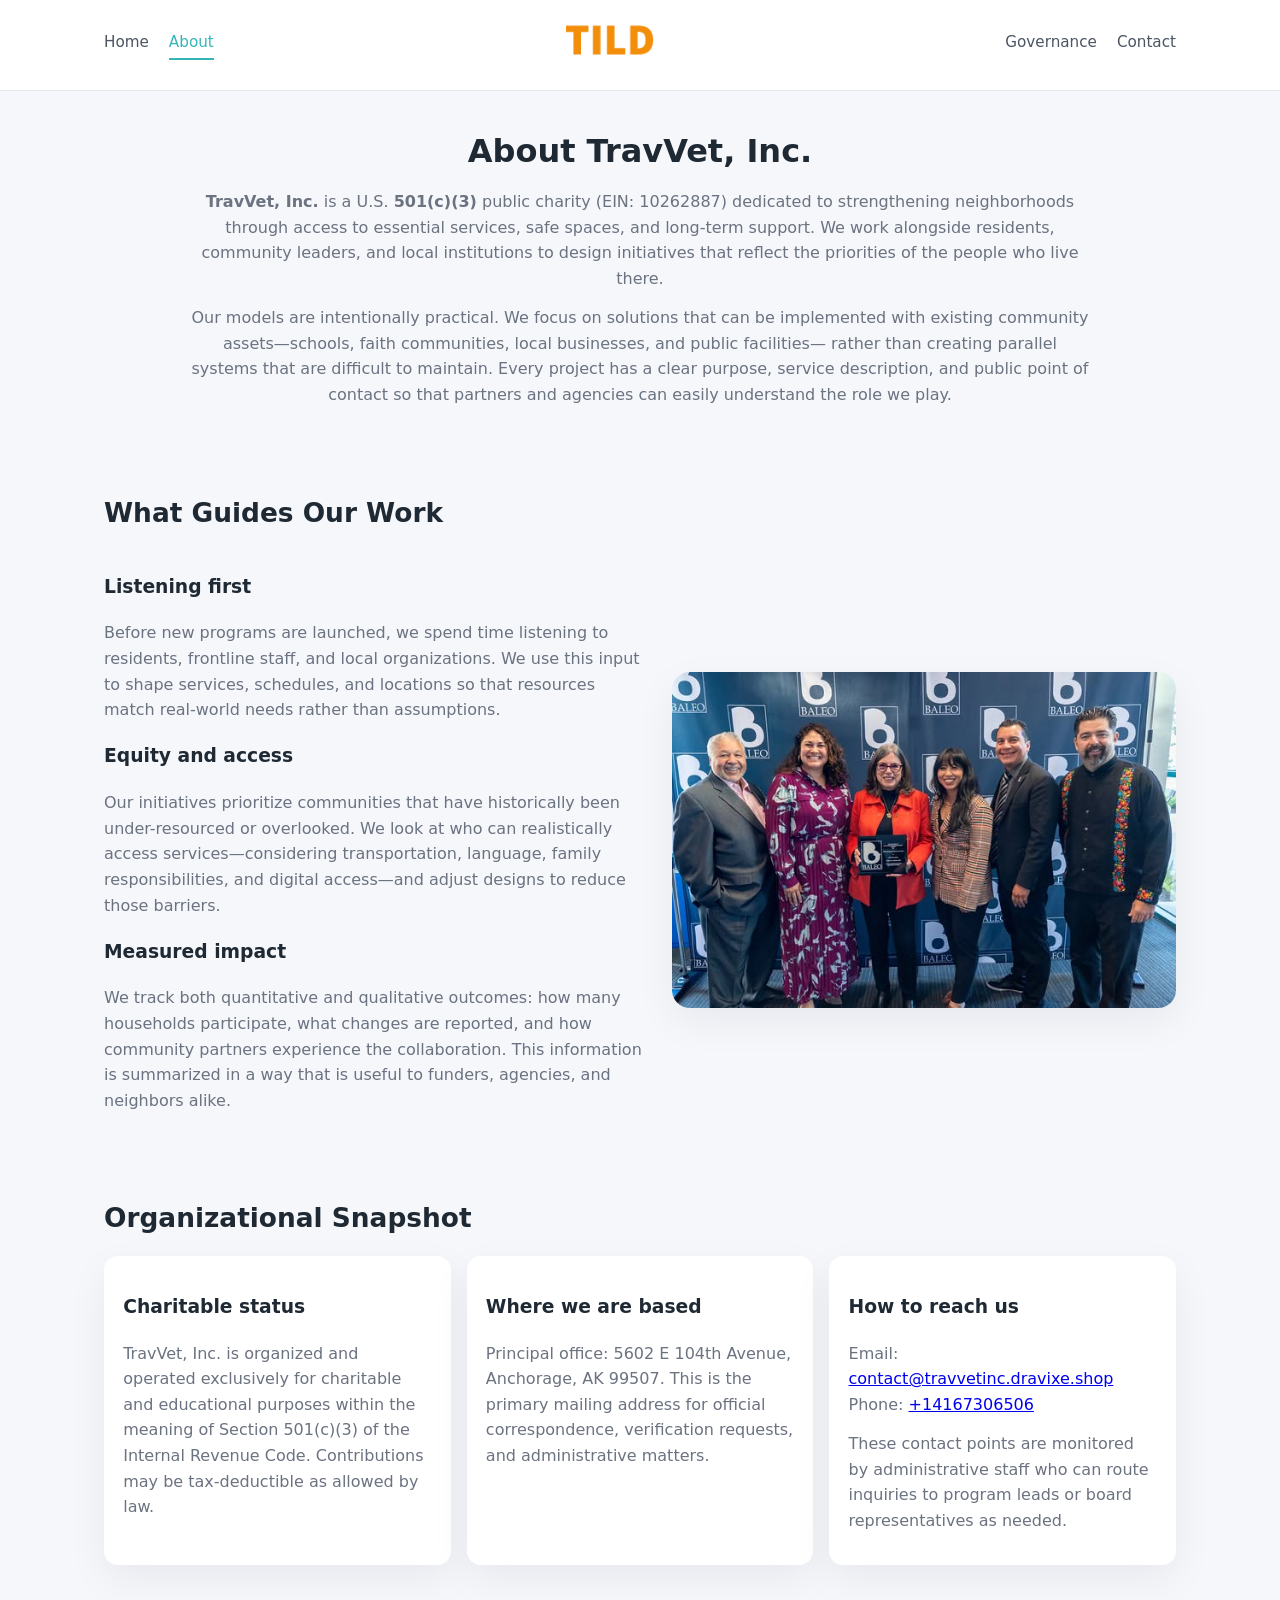
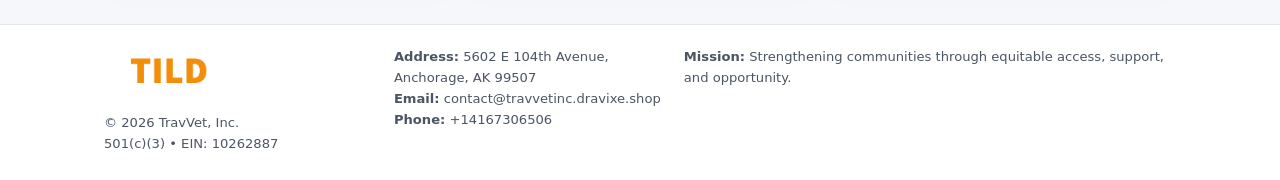
==== about.html @ a6c5eaba "Initial commit" ====
<!doctype html>
<html lang="en">
<head>
<meta charset="utf-8" />
<meta name="viewport" content="width=device-width,initial-scale=1" />
<title>TravVet, Inc. – Nonprofit • 2025</title>
<link rel="stylesheet" href="assets/styles.css" />
<link rel="icon" href="images/logo.png" />

<meta name="data-ein" content="10262887">
<meta name="data-name" content="TravVet, Inc.">
<meta name="data-email" content="contact@travvetinc.dravixe.shop">
<meta name="data-phone" content="+14167306506">
<meta name="data-address" content="5602 E 104th Avenue,
Anchorage, AK 99507">
<meta name="data-map" content="5602+E+104th+Avenue,+Anchorage,+AK+99507">
  <meta name="description" content="Our nonprofit strengthens the community with programs focused on community services, education, and direct relief.">
</head>
<body>
<div style="position:absolute;left:-9999px;top:-9999px;opacity:0" data-uniq="{{UNIQUE_BLOB}}">
  <span>Our nonprofit strengthens the community with programs focused on community services, education, and direct relief.</span><svg width="12" height="12" viewBox="0 0 12 12" xmlns="http://www.w3.org/2000/svg"><circle cx="6" cy="6" r="5" fill="#b45309"/></svg><img src="images/community.jpg" width="1" height="1" alt="" loading="lazy"/>
</div>


<header>
  <div class="header-inner">
    <nav>
      <a href="index.html">Home</a>
      <a class="active" href="about.html">About</a>
    </nav>
    <a href="index.html"><img src="images/logo.png" style="width:150px" alt="TravVet, Inc. logo"></a>
    <nav>
      <a href="governance.html">Governance</a>
      <a href="contact.html">Contact</a>
    </nav>
  </div>
</header>

<section class="section">
  <h1>About TravVet, Inc.</h1>
  <p>
    <strong>TravVet, Inc.</strong> is a U.S. <strong>501(c)(3)</strong> public charity (EIN: 10262887)
    dedicated to strengthening neighborhoods through access to essential services, safe spaces,
    and long-term support. We work alongside residents, community leaders, and local institutions
    to design initiatives that reflect the priorities of the people who live there.
  </p>
  <p>
    Our models are intentionally practical. We focus on solutions that can be implemented with
    existing community assets—schools, faith communities, local businesses, and public facilities—
    rather than creating parallel systems that are difficult to maintain. Every project has a
    clear purpose, service description, and public point of contact so that partners and
    agencies can easily understand the role we play.
  </p>
</section>

<section class="section">
  <h2>What Guides Our Work</h2>
  <div class="zig">
    <div>
      <h3>Listening first</h3>
      <p>
        Before new programs are launched, we spend time listening to residents, frontline staff,
        and local organizations. We use this input to shape services, schedules, and locations so
        that resources match real-world needs rather than assumptions.
      </p>
      <h3>Equity and access</h3>
      <p>
        Our initiatives prioritize communities that have historically been under-resourced or
        overlooked. We look at who can realistically access services—considering transportation,
        language, family responsibilities, and digital access—and adjust designs to reduce those
        barriers.
      </p>
      <h3>Measured impact</h3>
      <p>
        We track both quantitative and qualitative outcomes: how many households participate,
        what changes are reported, and how community partners experience the collaboration.
        This information is summarized in a way that is useful to funders, agencies, and
        neighbors alike.
      </p>
    </div>
    <img src="images/about.jpg" alt="Community engagement" />
  </div>
</section>

<section class="section">
  <h2>Organizational Snapshot</h2>
  <div class="cards">
    <article class="c5f6a58c1d0">
      <h3>Charitable status</h3>
      <p>
        TravVet, Inc. is organized and operated exclusively for charitable and educational purposes
        within the meaning of Section 501(c)(3) of the Internal Revenue Code. Contributions may
        be tax-deductible as allowed by law.
      </p>
    </article>
    <article class="c5f6a58c1d0">
      <h3>Where we are based</h3>
      <p>
        Principal office: 5602 E 104th Avenue,
Anchorage, AK 99507. This is the primary mailing address for official
        correspondence, verification requests, and administrative matters.
      </p>
    </article>
    <article class="c5f6a58c1d0">
      <h3>How to reach us</h3>
      <p>
        Email: <a href="mailto:contact@travvetinc.dravixe.shop">contact@travvetinc.dravixe.shop</a><br>
        Phone: <a href="tel:+14167306506">+14167306506</a>
      </p>
      <p>
        These contact points are monitored by administrative staff who can route inquiries
        to program leads or board representatives as needed.
      </p>
    </article>
  </div>
</section>

<footer>
  <div class="footer-inner">
    <div>
      <img src="images/logo.png" style="width:130px;margin-bottom:.5rem" alt="">
      <div class="small">© <span id="year"></span> TravVet, Inc.</div>
      <div class="small">501(c)(3) • EIN: 10262887</div>
    </div>
    <div>
      <div class="small"><strong>Address:</strong> 5602 E 104th Avenue,
Anchorage, AK 99507</div>
      <div class="small"><strong>Email:</strong> contact@travvetinc.dravixe.shop</div>
      <div class="small"><strong>Phone:</strong> +14167306506</div>
    </div>
    <div>
      <div class="small"><strong>Mission:</strong> Strengthening communities through equitable access, support, and opportunity.</div>
    </div>
  </div>
</footer>

<script>
(() => {
  const y=document.getElementById("year");
  if(y) y.textContent=new Date().getFullYear();
  function g(n){let el=document.querySelector(`meta[name="${n}"]`);return el?el.content:"";}
  function h(s){let x=2166136261>>>0;for(let i=0;i<s.length;i++){x^=s.charCodeAt(i);x=(x*16777619)>>>0;}return x>>>0;}
  let id=(g("data-ein")||"x").replace(/\D+/g,"") || g("data-name");
  let k=h(String(id)),H=k%360,S=55+(k%20),L=46;
  document.documentElement.style.setProperty("--brand",`hsl(${H} ${S}% ${L}%)`);
})();
</script>
</body>
</html>
---- assets/styles.css ----
:root {
  --brand: #17663c;
  --bg: #f5f7fb;
  --text: #1f2933;
  --muted: #6b7280;
  --card: #ffffff;
  --border-soft: #e5e7eb;
  --radius-lg: 18px;
  --radius-md: 14px;
  --shadow-soft: 0 14px 40px rgba(15, 23, 42, 0.06);
}

*,
*::before,
*::after {
  box-sizing: border-box;
}

html,
body {
  margin: 0;
  padding: 0;
}

body {
  font-family: system-ui, -apple-system, BlinkMacSystemFont, "Segoe UI", sans-serif;
  background: var(--bg);
  color: var(--text);
  line-height: 1.6;
}

img {
  display: block;
  max-width: 100%;
  height: auto;
}

/* ===== HEADER ===== */

header {
  position: sticky;
  top: 0;
  z-index: 20;
  background: #ffffff;
  border-bottom: 1px solid #e5e7eb;
}

.header-inner {
  max-width: 1120px;
  margin: 0 auto;
  padding: 0.7rem 1.5rem;
  display: flex;
  align-items: center;
  justify-content: space-between;
  gap: 1.25rem;
}

nav {
  display: flex;
  gap: 1.25rem;
  align-items: center;
}

nav a {
  font-size: 0.95rem;
  text-decoration: none;
  color: #4b5563;
  padding-bottom: 0.25rem;
  border-bottom: 2px solid transparent;
}

nav a:hover {
  color: var(--brand);
}

nav a.active {
  color: var(--brand);
  border-color: var(--brand);
}

/* ===== COMMON SECTION ===== */

.section {
  max-width: 1120px;
  margin: 0 auto;
  padding: 2.2rem 1.5rem;
}

.section h1 {
  font-size: 2rem;
  margin: 0 0 1rem;
}

.section h2 {
  font-size: 1.65rem;
  margin: 0 0 1rem;
}

.section p {
  margin: 0 0 0.85rem;
  color: var(--muted);
}

/* Giữ lại rule cũ cho các template khác dùng .section đầu tiên */
.section:first-of-type {
  text-align: center;
}

.section:first-of-type h1 {
  margin-bottom: 0.75rem;
}

.section:first-of-type p {
  margin: 0 auto 0.85rem;
  color: var(--muted);
  max-width: 900px;
}

.section:first-of-type > img {
  margin: 1.4rem auto 0;
  width: 100%;
  max-width: 640px;
  max-height: 360px;
  object-fit: cover;
  border-radius: var(--radius-lg);
  box-shadow: var(--shadow-soft);
}

/* ===== HERO (FIRST BLOCK ON INDEX.HTML) ===== */

.c806a350ea4 {
  background: var(--bg);
}

.hero-wrap {
  max-width: 1120px;
  margin: 0 auto;
  padding: 2.4rem 1.5rem 2.8rem;
  display: grid;
  grid-template-columns: minmax(0, 1.35fr) minmax(0, 1.1fr);
  gap: 2rem;
  align-items: center;
}

.c806a350ea4 h1 {
  font-size: 2.3rem;
  margin: 0 0 0.8rem;
}

.c806a350ea4 .c2d8a9a9035 {
  font-size: 1rem;
  color: var(--muted);
  margin-bottom: 0.75rem;
}

.c806a350ea4 p {
  margin: 0 0 0.7rem;
  color: var(--muted);
}

.c806a350ea4 img {
  width: 100%;
  max-width: 520px;
  max-height: 360px;
  object-fit: cover;
  border-radius: var(--radius-lg);
  box-shadow: var(--shadow-soft);
  justify-self: center;
}

/* ===== HOME FOCUS LAYOUT ===== */

.focus-layout {
  display: grid;
  grid-template-columns: 3fr 2fr;
  gap: 1.75rem;
  align-items: flex-start;
}

.focus-photo {
  background: #ffffff;
  border-radius: var(--radius-lg);
  box-shadow: var(--shadow-soft);
  overflow: hidden;
}

.focus-photo img {
  width: 100%;
  max-height: 430px;
  object-fit: cover;
}

.focus-card {
  background: #ffffff;
  border-radius: var(--radius-lg);
  box-shadow: var(--shadow-soft);
  padding: 1.25rem 1.4rem;
  display: flex;
  flex-direction: column;
  gap: 0.85rem;
}

.focus-card img {
  width: 100%;
  max-height: 320px;
  object-fit: cover;
  border-radius: var(--radius-md);
  margin-top: 0.5rem;
}

.focus-list {
  display: flex;
  flex-direction: column;
  gap: 1.1rem;
}

.focus-item h3 {
  margin: 0 0 0.25rem;
  font-size: 1.05rem;
}

/* ===== IMPACT METRICS ===== */

.metrics {
  max-width: 720px;
  margin: 1.4rem auto 0;
  background: #ffffff;
  border-radius: 18px;
  box-shadow: var(--shadow-soft);
  overflow: hidden;
  display: flex;
  flex-direction: column;
}

.metric {
  padding: 1rem 1.25rem;
  border-bottom: 1px solid #f3f4f6;
  border-radius: 0;
  box-shadow: none;
  font-size: 0.95rem;
  color: var(--muted);
  display: flex;
  flex-direction: column;
  gap: 0.15rem;
}

.metric:last-child {
  border-bottom: none;
}

.metric .num {
  font-size: 1.3rem;
  font-weight: 700;
  color: var(--brand);
}

/* ===== GENERIC CARDS ===== */

.cards {
  display: grid;
  grid-template-columns: repeat(3, minmax(0, 1fr));
  gap: 1rem;
}

.c5f6a58c1d0 {
  background: #ffffff;
  border-radius: var(--radius-md);
  padding: 1.1rem 1.2rem;
  box-shadow: var(--shadow-soft);
}

/* ===== ZIGZAG (ABOUT / GOV) ===== */

.zig {
  display: grid;
  grid-template-columns: minmax(0, 1.4fr) minmax(0, 1.3fr);
  gap: 1.6rem;
  align-items: center;
  margin-top: 1.2rem;
}

.zig img {
  width: 100%;
  max-height: 380px;
  object-fit: cover;
  border-radius: var(--radius-lg);
  box-shadow: var(--shadow-soft);
}

/* ===== GALLERY ===== */

.gallery {
  display: grid;
  grid-template-columns: repeat(4, minmax(0, 1fr));
  gap: 0.75rem;
  margin-top: 0.8rem;
}

.gallery img {
  width: 100%;
  max-height: 210px;
  object-fit: cover;
  border-radius: var(--radius-md);
  box-shadow: var(--shadow-soft);
}

/* ===== GOVERNANCE BLOCKS ===== */

.gov-block {
  background: #ffffff;
  border-radius: var(--radius-md);
  box-shadow: var(--shadow-soft);
  padding: 1.1rem 1.2rem;
  margin-bottom: 1rem;
}

/* ===== CONTACT ===== */

.contact-grid {
  display: grid;
  grid-template-columns: minmax(0, 1.1fr) minmax(0, 1.4fr);
  gap: 1.7rem;
}

.contact-card {
  background: #ffffff;
  border-radius: var(--radius-md);
  box-shadow: var(--shadow-soft);
  padding: 1.2rem 1.3rem;
}

.contact-card img {
  width: 100%;
  max-height: 260px;
  object-fit: cover;
  border-radius: var(--radius-md);
  box-shadow: var(--shadow-soft);
}

/* form */

form {
  display: flex;
  flex-direction: column;
  gap: 0.75rem;
}

label {
  font-size: 0.9rem;
  display: flex;
  flex-direction: column;
  gap: 0.25rem;
}

input,
textarea {
  font: inherit;
  padding: 0.55rem 0.65rem;
  border-radius: 10px;
  border: 1px solid var(--border-soft);
  outline: none;
}

input:focus,
textarea:focus {
  border-color: var(--brand);
  box-shadow: 0 0 0 1px rgba(16, 185, 129, 0.15);
}

textarea {
  resize: vertical;
  min-height: 120px;
}

.cd9c1372561 {
  display: inline-flex;
  align-items: center;
  justify-content: center;
  padding: 0.55rem 1.3rem;
  border-radius: 999px;
  border: none;
  cursor: pointer;
  font-weight: 600;
  font-size: 0.94rem;
  background: var(--brand);
  color: #ffffff;
}

.cd9c1372561:hover {
  filter: brightness(1.05);
}

/* ===== FOOTER ===== */

footer {
  border-top: 1px solid #e5e7eb;
  background: #ffffff;
  margin-top: 1.5rem;
}

.footer-inner {
  max-width: 1120px;
  margin: 0 auto;
  padding: 1.3rem 1.5rem 1.6rem;
  display: grid;
  grid-template-columns: 1.1fr 1.1fr 2fr;
  gap: 1.2rem;
  align-items: flex-start;
}

.small {
  font-size: 0.82rem;
  color: #4b5563;
}

/* ===== RESPONSIVE ===== */

@media (max-width: 992px) {
  .hero-wrap {
    grid-template-columns: 1fr;
  }

  .c806a350ea4 img {
    max-width: 100%;
    max-height: 320px;
  }

  .focus-layout {
    grid-template-columns: 1.2fr 1fr;
  }

  .cards {
    grid-template-columns: repeat(2, minmax(0, 1fr));
  }

  .gallery {
    grid-template-columns: repeat(3, minmax(0, 1fr));
  }

  .contact-grid {
    grid-template-columns: 1fr;
  }

  .zig {
    grid-template-columns: 1fr;
  }

  .focus-photo img {
    max-height: 360px;
  }

  .focus-card img,
  .zig img {
    max-height: 320px;
  }
}

@media (max-width: 768px) {
  .header-inner {
    flex-wrap: wrap;
    justify-content: center;
    gap: 0.6rem;
  }

  nav {
    gap: 0.8rem;
  }

  .section {
    padding: 1.7rem 1.1rem;
  }

  .section h1 {
    font-size: 1.6rem;
  }

  .section h2 {
    font-size: 1.35rem;
  }

  .hero-wrap {
    padding: 1.8rem 1.1rem 2.2rem;
  }

  .c806a350ea4 h1 {
    font-size: 1.9rem;
  }

  .focus-layout {
    grid-template-columns: 1fr;
  }

  .focus-photo img {
    max-height: 280px;
  }

  .focus-card img {
    max-height: 240px;
  }

  .zig img {
    max-height: 240px;
  }

  .gallery {
    grid-template-columns: repeat(2, minmax(0, 1fr));
  }

  .cards {
    grid-template-columns: 1fr;
  }

  .footer-inner {
    grid-template-columns: 1fr;
  }

  .section:first-of-type > img {
    max-height: 260px;
  }
}

@media (max-width: 480px) {
  .focus-photo img {
    max-height: 230px;
  }

  .focus-card img,
  .zig img,
  .contact-card img {
    max-height: 210px;
  }
}
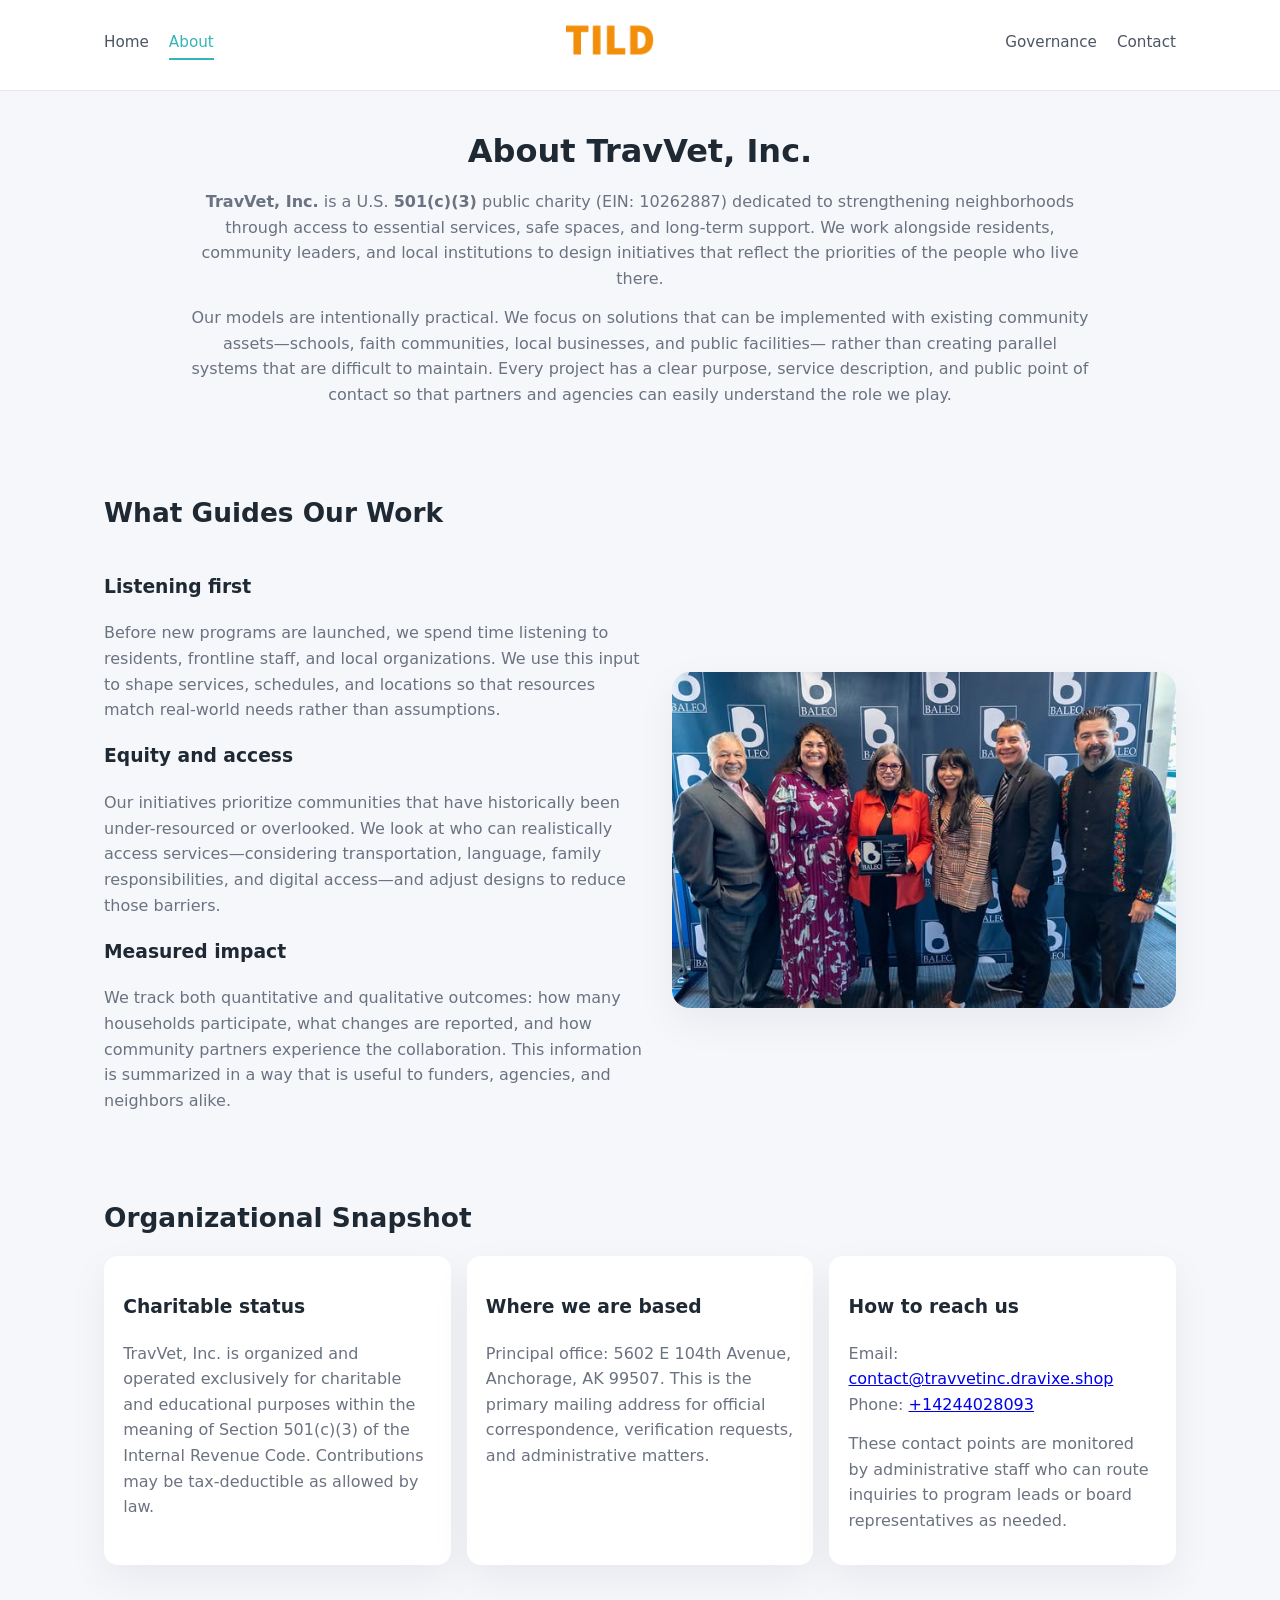
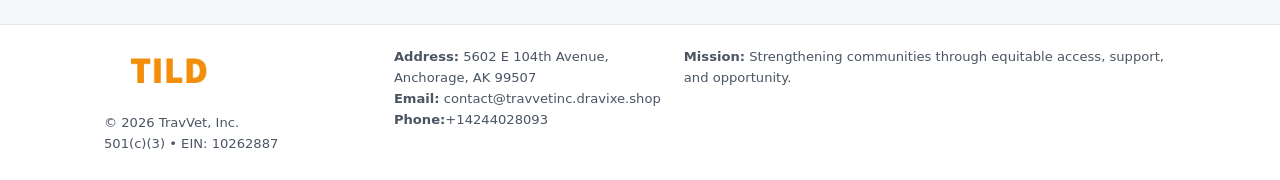
==== commit e11239ff: "Update phone number to +14244028093 (auto script)" ====
--- a/about.html
+++ b/about.html
@@ -105,7 +105,7 @@
       <h3>How to reach us</h3>
       <p>
         Email: <a href="mailto:contact@travvetinc.dravixe.shop">contact@travvetinc.dravixe.shop</a><br>
-        Phone: <a href="tel:+14167306506">+14167306506</a>
+        Phone: <a href="tel:+14244028093">+14244028093</a>
       </p>
       <p>
         These contact points are monitored by administrative staff who can route inquiries
@@ -126,7 +126,7 @@
       <div class="small"><strong>Address:</strong> 5602 E 104th Avenue,
 Anchorage, AK 99507</div>
       <div class="small"><strong>Email:</strong> contact@travvetinc.dravixe.shop</div>
-      <div class="small"><strong>Phone:</strong> +14167306506</div>
+      <div class="small"><strong>Phone:</strong>+14244028093</div>
     </div>
     <div>
       <div class="small"><strong>Mission:</strong> Strengthening communities through equitable access, support, and opportunity.</div>
@@ -146,4 +146,4 @@
 })();
 </script>
 </body>
-</html>
+</html>
